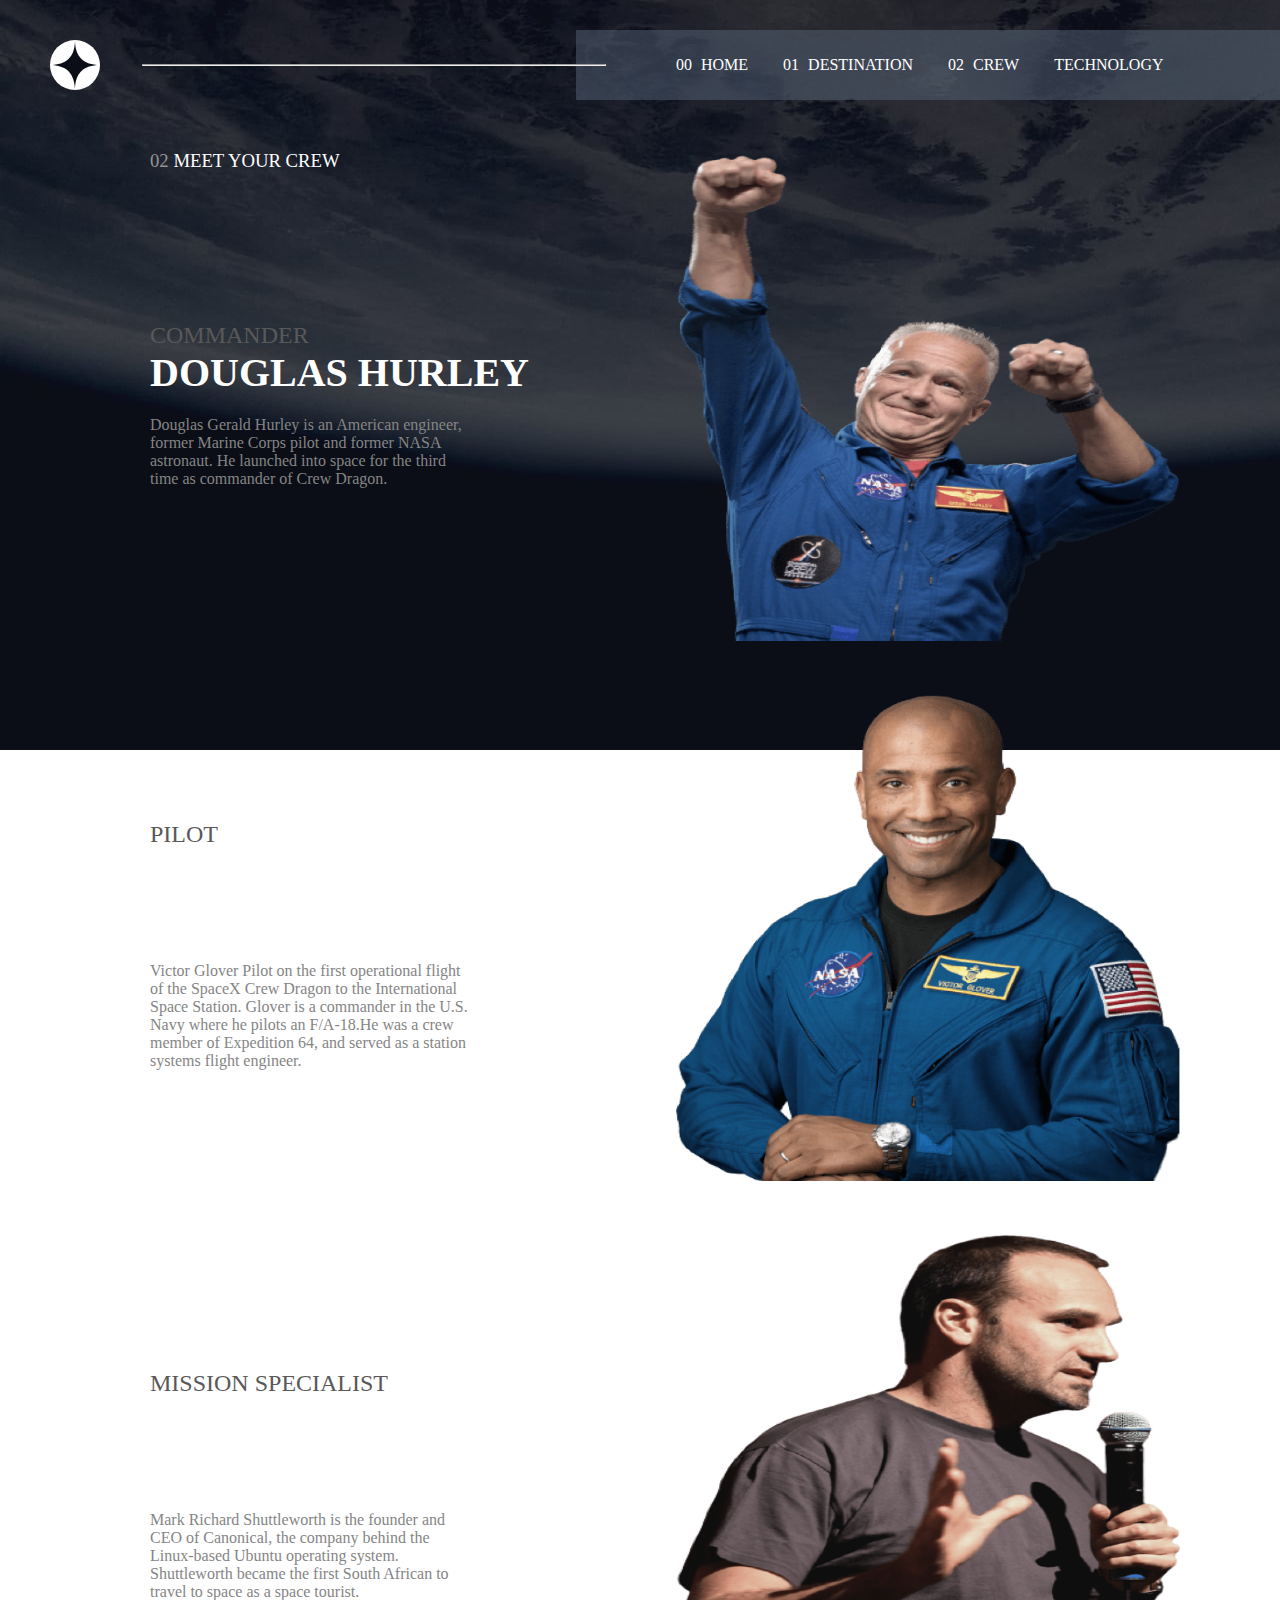
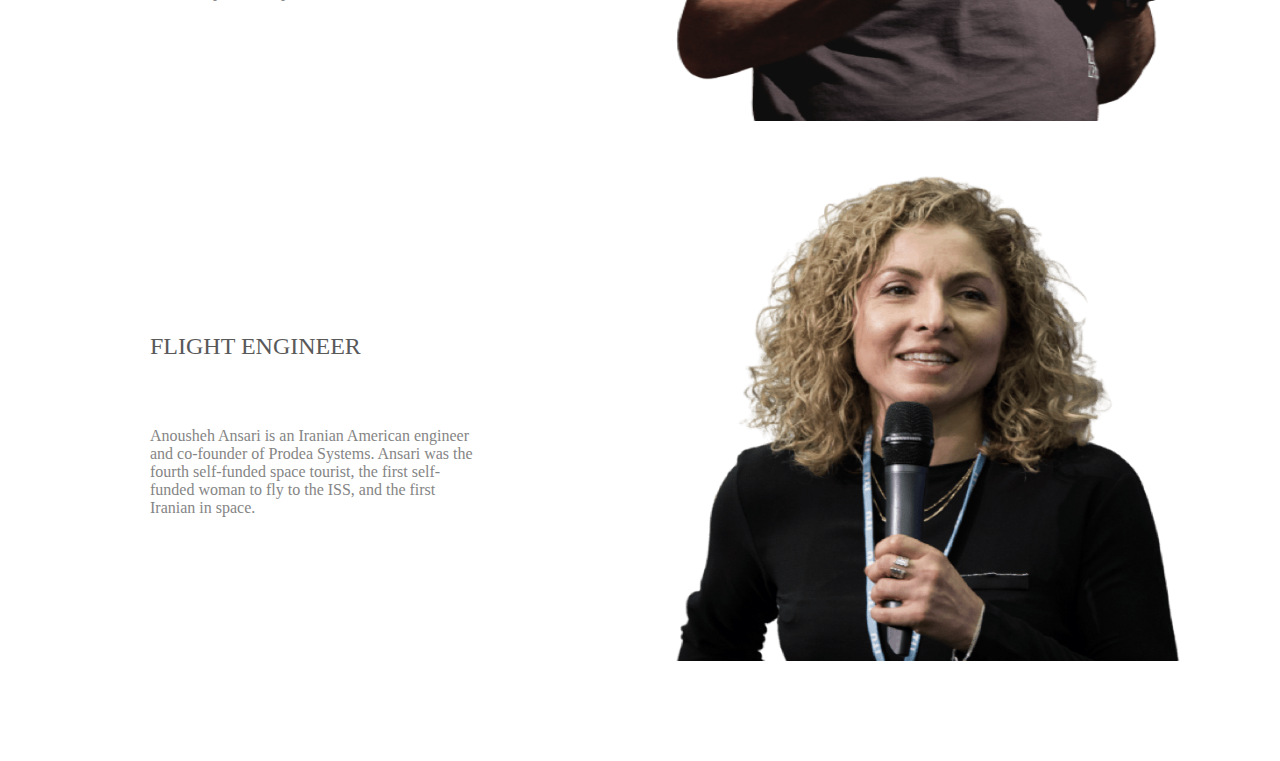
==== crew.html @ f32465d6 "SPace TOurism" ====
<html lang="en">

<head>
    <meta charset="UTF-8">
    <meta http-equiv="X-UA-Compatible" content="IE=edge">
    <meta name="viewport" content="width=device-width, initial-scale=1.0">
    <link href="https://cdn.jsdelivr.net/npm/bootstrap@5.1.3/dist/css/bootstrap.min.css" rel="stylesheet"
        integrity="sha384-1BmE4kWBq78iYhFldvKuhfTAU6auU8tT94WrHftjDbrCEXSU1oBoqyl2QvZ6jIW3" crossorigin="anonymous">
    <link rel="stylesheet" href="css/crew.css">
    <title>Space Tourism</title>
</head>

<body>

    <div class="home-container">
        <div class="nav-container">
            <div class="logo-container">
                <img src="images/logo.svg" alt="" class="logo">
                <hr class="menu-line" />
            </div>
            <div class="mobile-menu">
                <span><img src="images/icon-hamburger.svg" alt=""></span>
            </div>
            <div class="tablet-menu-container">
                <ul>
                    <li><a href="index.html">HOME</a></li>
                    <li><a href="destination.html">DESTINATION</a></li>
                    <li><a href="crew.html">CREW</a></li>
                    <li><a href="technology.html">TECHNOLOGY</a></li>
                </ul>
            </div>
            <div class="menu-container">
                <ul>
                    <li><a href="index.html">00 HOME</a></li>
                    <li><a href="destination.html">01 DESTINATION</a></li>
                    <li><a href="crew.html">02 CREW</a></li>
                    <li><a href="technology.html"> TECHNOLOGY</a></li>
                </ul>
            </div>
        </div>


        <div class="main-crew">
            <h3 class="crew-header">02 <b class="crew-header-crew">MEET YOUR CREW</b></h3>
            <div id="demo" class="carousel slide" data-bs-ride="carousel">
                <ol class="carousel-indicators">
                    <li data-bs-target="#demo" data-bs-slide-to="0"></li>
                    <li data-bs-target="#demo" data-bs-slide-to="1"></li>
                    <li data-bs-target="#demo" data-bs-slide-to="2"></li>
                    <li data-bs-target="#demo" data-bs-slide-to="3" class="active"></li>
                </ol>
                <!--Wrapper for slides-->
                <div class="carousel-inner">
                    
                    <div class="carousel-item">
                        <div class="crew-inner">
                            <div class="crew-text-inner">

                                <h5>Commander</h5>
                                <h1>Douglas Hurley</h1>

                                <p>Douglas Gerald Hurley is an American engineer, former Marine Corps pilot and former
                                    NASA astronaut.
                                    He launched into space for the third time as commander of Crew Dragon.
                                </p>
                            </div>

                            <div class="crew-image-inner">
                                <img src="images/image-douglas-hurley.png" alt="" class="crew-image">
                            </div>
                        </div>
                    </div>
                    <div class="carousel-item">
                        <div class="crew-inner">
                            <div class="crew-text-inner">

                                <h5>Pilot</h5>
                                <h1>Victor Glover Pilot</h1>

                                <p>Victor Glover Pilot on the first operational flight of the SpaceX Crew Dragon to the
                                    International Space Station.
                                    Glover is a commander in the U.S. Navy where he pilots an F/A-18.He was a crew
                                    member of Expedition 64,
                                    and served as a station systems flight engineer.
                                </p>
                            </div>

                            <div class="crew-image-inner">
                                <img src="images/image-victor-glover.png" width="auto" height="100%" alt="" class="crew-image">
                            </div>
                        </div>
                    </div>

                    <div class="carousel-item">
                        <div class="crew-inner">
                            <div class="crew-text-inner">

                                <h5>Mission Specialist</h5>
                                <h1>Mark Shuttleworth </h1>

                                <p>Mark Richard Shuttleworth is the founder and CEO of Canonical,
                                    the company behind the Linux-based Ubuntu operating system.
                                    Shuttleworth became the first South African to travel to space as a space tourist.
                                </p>
                            </div>

                            <div class="crew-image-inner">
                                <img src="images/image-mark-shuttleworth.png"alt="" class="crew-image">
                            </div>
                        </div>
                    </div>

                    <div class="carousel-item active">
                        <div class="crew-inner">
                            <div class="crew-text-inner">
                                <h5>FLIGHT ENGINEER</h5>
                                <h1>ANOUSHEH ANSARI</h1>

                                <p>Anousheh Ansari is an Iranian American engineer and co-founder of Prodea Systems.
                                    Ansari was the fourth self-funded space tourist, the first self-funded woman to fly
                                    to the ISS,
                                    and the first Iranian in space.
                                </p>
                            </div>

                            <div class="crew-image-inner">
                                <img src="images/image-anousheh-ansari.png" alt="" class="crew-image">
                            </div>
                        </div>
                    </div>
                </div>
            </div>
        </div>

    </div>


    <script src="https://cdn.jsdelivr.net/npm/@popperjs/core@2.10.2/dist/umd/popper.min.js"
        integrity="sha384-7+zCNj/IqJ95wo16oMtfsKbZ9ccEh31eOz1HGyDuCQ6wgnyJNSYdrPa03rtR1zdB" crossorigin="anonymous">
    </script>
    <script src="https://cdn.jsdelivr.net/npm/bootstrap@5.1.3/dist/js/bootstrap.min.js"
        integrity="sha384-QJHtvGhmr9XOIpI6YVutG+2QOK9T+ZnN4kzFN1RtK3zEFEIsxhlmWl5/YESvpZ13" crossorigin="anonymous">
    </script>
</body>

</html>
---- css/crew.css ----
*{
    margin: 0;
    box-sizing: border-box;
}


body{
    margin: 0;
}

  
.home-container{
    height: 100vh;
    background-image: url(../images/background-crew-desktop.jpg);
    background-size: cover;
    background-position-y: -150px;
    background-repeat: no-repeat;
    padding-top: 30px;
    padding-bottom: 50px;
}

.nav-container{
    display: flex;
    flex-direction: row;
    justify-content: space-between;
    height: 70px;
}
.logo{
    margin-right: auto;
    width: 50px;
}
.logo-container{
    padding: 10px;
    padding-left: 50px !important;
    width: 45%;
    display: flex;
    flex-direction: row;
    align-items: center;
    
}
.menu-line{
    width: 90%;
    height: 1%;
    margin-right: -40px;
    z-index: 12;
    color: white;
}
.menu-container{
    background-color: #54617586;
    height: 70px;
    padding: 10px;
    width: 55%;
    display: flex;
    padding-left: 50px;
}
.menu-container ul{
    display: flex;
    flex-direction: row;
    color: white;
    align-items: center;
    list-style: none;
    margin: 0;
}
.menu-container ul li{
    padding-right: 35px;
    display: flex;
    align-items: center;
    height: 70px;
    padding: 10px;
    margin-right: 15px;
    word-spacing: 5px;
}
.menu-container a{
    text-decoration: none;
    color: inherit;
}

.menu-container ul li:active{
    border-bottom: 1px solid white;
}
.home-content-container{
    margin-top: 80px;
    margin-bottom: 80px;
    height: 460px;
    display: flex;
}

.crew-inner{
    display: flex;
    flex-direction: row;
    height: 540px;
    align-items: center;
    justify-items: center;
}
.crew-text-inner{
    display: flex;
    flex-direction: column;
    width: 45%;
    padding-left: 150px;
    padding-top: 70px;
}
.crew-text-inner h5{
    font-size: 24px;
    color: rgb(89, 89, 89);
    text-transform: uppercase;
    font-weight: 400;
}
.crew-text-inner h1{
    font-family: philosopher;
    font-size: 40px;
    text-transform: uppercase;
    color: white;
    margin-bottom: 20px;
}
.crew-text-inner p{
    width: 76%;
    color: rgb(133, 133, 133);
    font-weight: 400;
}
.crew-image-inner{
    width: 55%;
    text-align: center;
    padding: 100px;
    vertical-align: bottom;
}
.crew-image{
    width: 100%;
    height: 90%;
    text-align: left;
    margin-top: 55px;
}
.carousel-indicators{
    position: absolute;
    right: 0;
    bottom: 10px;
    left: -60;
    display: flex;
    justify-content: left;
    list-style: none;
    padding-left: 0;
 }
.carousel-indicators li {
    border-radius: 100%;
    height: 12px !important;
    width: 12px !important;
    margin-right: 10px !important;
    
       
}
.main-crew{
    height: 540px;
}
.crew-header{
   padding-top: 50px;
   position: absolute;
   margin-left: 150px;
   color: rgb(148, 148, 148);
   font-weight: 400;
}
.crew-header-crew{
    color: white;
    font-weight: 500;
}

.mobile-menu{
    display: none;
}
.tablet-menu-container{
    display: none;
}


@media (max-width: 375px){
    .menu-container{
        display: none;
    }
    .menu-line{
        display: none;
    }
    .home-container{
        margin: 0px !important;
        height: 1000px;
        background-image: url(../images/background-crew-mobile.jpg);
        padding-top: 0;
        padding-left: 0;
        background-size: cover;
    }
    *{
        margin: 0 !important;
    }
    .crew-inner{
        transition: 0.3s ease-in-out;
        display: flex;
        flex-direction: column;
        height: 700px;
        align-items: center;
        justify-items: center;
    }
    .crew-text-inner{
        display: flex;
        flex-direction: column;
        width: 100%;
        padding: 30px;
        padding-top: 130px;

    }
    .crew-text-inner h5{
        padding-bottom: 10px;
        font-size: 15px;
        color: rgb(89, 89, 89);
        text-transform: uppercase;
        font-weight: 400;
    }
    .crew-text-inner h1{
        font-family: philosopher;
        font-size: 28px;
        text-transform: uppercase;
        color: white;
        margin-bottom: 20px;
    }
    .crew-text-inner p{
        width: 100%;
        color: rgb(133, 133, 133);
        font-weight: 400;
    }
    .crew-image-inner{
        padding-top: 0 !important;
        display: flex;
        width: 100%;
        align-items: center;
        justify-content: center;
    }
    .carousel-indicators{
        margin: 0;
        position: absolute;
        display: flex;
        justify-content: center;
        align-items: center;
        list-style: none;
     }
    .carousel-indicators li {
        align-self: center;
        display: flex;
        align-items: center;
        justify-content: center;
        margin-top: 15px !important;
        border-radius: 100%;
        height: 12px !important;
        width: 12px !important;
    }
    .main-crew{
        height: 540px;
    }
    .crew-header{
       padding-top: px;
       position: absolute;
       margin-left: 30px !important;
       color: rgb(148, 148, 148);
       font-weight: 400;
    }
    .crew-header-crew{
        color: white;
        font-weight: 500;
    }
    .logo{
        margin-right: auto;
        margin-top: 10px !important;
        margin-left: -20px !important;
        width: 45px;
    }
    .logo-container{
        width: 60%;
        display: flex;
        flex-direction: row;
        align-items: center;
        
    }
    .mobile-menu{
        display: block;
        display: flex;
        align-items: center;
        justify-content: right;
        padding-right: 20px;
        width: 40%;
        cursor: pointer;
    }
}


@media (min-width: 376px) and (max-width: 767px){
    .menu-container{
        display: none;
    }
    .menu-line{
        display: none;
    }
    .home-container{
        margin: 0px !important;
        height: 1000px;
        background-image: url(../images/background-crew-mobile.jpg);
        padding-top: 0;
        padding-left: 0;
        background-size: cover;
    }
    *{
        margin: 0 !important;
    }
    .crew-inner{
        transition: 0.3s ease-in-out;
        display: flex;
        flex-direction: column;
        height: 700px;
        align-items: center;
        justify-items: center;
    }
    .crew-text-inner{
        display: flex;
        flex-direction: column;
        width: 100%;
        padding: 30px;
        padding-top: 130px;

    }
    .crew-text-inner h5{
        padding-bottom: 10px;
        font-size: 15px;
        color: rgb(89, 89, 89);
        text-transform: uppercase;
        font-weight: 400;
    }
    .crew-text-inner h1{
        font-family: philosopher;
        font-size: 28px;
        text-transform: uppercase;
        color: white;
        margin-bottom: 20px;
    }
    .crew-text-inner p{
        width: 100%;
        color: rgb(133, 133, 133);
        font-weight: 400;
    }
    .crew-image-inner{
        padding-top: 0 !important;
        display: flex;
        width: 100%;
        align-items: center;
        justify-content: center;
    }
    .carousel-indicators{
        margin: 0;
        position: absolute;
        display: flex;
        justify-content: center;
        align-items: center;
        list-style: none;
     }
    .carousel-indicators li {
        align-self: center;
        display: flex;
        align-items: center;
        justify-content: center;
        margin-top: 15px !important;
        border-radius: 100%;
        height: 12px !important;
        width: 12px !important;
    }
    .main-crew{
        height: 540px;
    }
    .crew-header{
       padding-top: px;
       position: absolute;
       margin-left: 30px !important;
       color: rgb(148, 148, 148);
       font-weight: 400;
    }
    .crew-header-crew{
        color: white;
        font-weight: 500;
    }
    .logo{
        margin-right: auto;
        margin-top: 10px !important;
        margin-left: -20px !important;
        width: 45px;
    }
    .logo-container{
        width: 60%;
        display: flex;
        flex-direction: row;
        align-items: center;
        
    }
    .mobile-menu{
        display: block;
        display: flex;
        align-items: center;
        justify-content: right;
        padding-right: 20px;
        width: 40%;
        cursor: pointer;
    }
}

@media (min-width: 768px) and (max-width: 1024px){
    .menu-container{
        display: none;
    }
    .menu-line{
        display: none;
    }
    .tablet-menu-container{
        background-color: #54617586;
        height: 70px;
        padding: 30px !important;
        width: 65%;
        display: flex;
        padding-left: 0px !important;
    }
    .tablet-menu-container ul{
        margin: o;
        display: flex;
        flex-direction: row;
        color: white;
        align-items: center;
        list-style: none;
    }
    .tablet-menu-container ul li{
        padding-right: 30px;
        display: flex;
        align-items: center;
        height: 70px;
        padding: 10px;
        margin-right: 15px;
        word-spacing: 5px;
    }
    .tablet-menu-container a{
        text-decoration: none;
        color: inherit;
    }
    .home-container{
        margin: 0px !important;
        height: 1000px;
        background-image: url(../images/background-crew-tablet.jpg);
        padding-top: 0;
        padding-left: 0;
        background-size: cover;
    }
    *{
        margin: 0 !important;
    }
    .crew-inner{
        transition: 0.3s ease-in-out;
        display: flex;
        flex-direction: column-reverse;
        height: 720px;
        align-items: center;
        justify-items: center;
    }
    .crew-text-inner{
        display: flex;
        flex-direction: column;
        width: 100%;
        padding: 30px;
        padding-top: 20px;
        padding-bottom: 50px;

    }
    .crew-text-inner h5{
        padding-bottom: 10px;
        font-size: 15px;
        color: rgb(89, 89, 89);
        text-transform: uppercase;
        font-weight: 400;
    }
    .crew-text-inner h1{
        font-family: philosopher;
        font-size: 28px;
        text-transform: uppercase;
        color: white;
        margin-bottom: 20px;
    }
    .crew-text-inner p{
        width: 100%;
        color: rgb(133, 133, 133);
        font-weight: 400;
    }
    .crew-image-inner{
        display: flex;
        width: 100%;
        align-items: center;
        justify-content: center;
        vertical-align: middle;
        padding: 0 !important;
    }

    .crew-image{
        width: 35%;
        margin-top: 50px;
    }
    .carousel-indicators{
        margin: 0;
        position: absolute;
        display: flex;
        justify-content: center;
        align-items: center;
        list-style: none;
        padding-top: 20px;
     }
    .carousel-indicators li {
        align-self: center;
        display: flex;
        align-items: center;
        justify-content: center;
        margin-top: 0px !important;
        border-radius: 100%;
        height: 12px !important;
        width: 12px !important;
    }
    .main-crew{
        height: 500px;
    }
    .crew-header{
       padding-top: 30px;
       position: absolute;
       margin-left: 30px !important;
       color: rgb(148, 148, 148);
       font-weight: 400;
    }
    .crew-header-crew{
        color: white;
        font-weight: 500;
    }
    .logo{
        margin-right: auto;
        margin-top: 10px !important;
        margin-left: -20px !important;
        width: 45px;
    }
    .logo-container{
        width: 60%;
        display: flex;
        flex-direction: row;
        align-items: center;
        
    }
    .mobile-menu{
        display: none;
    }
}
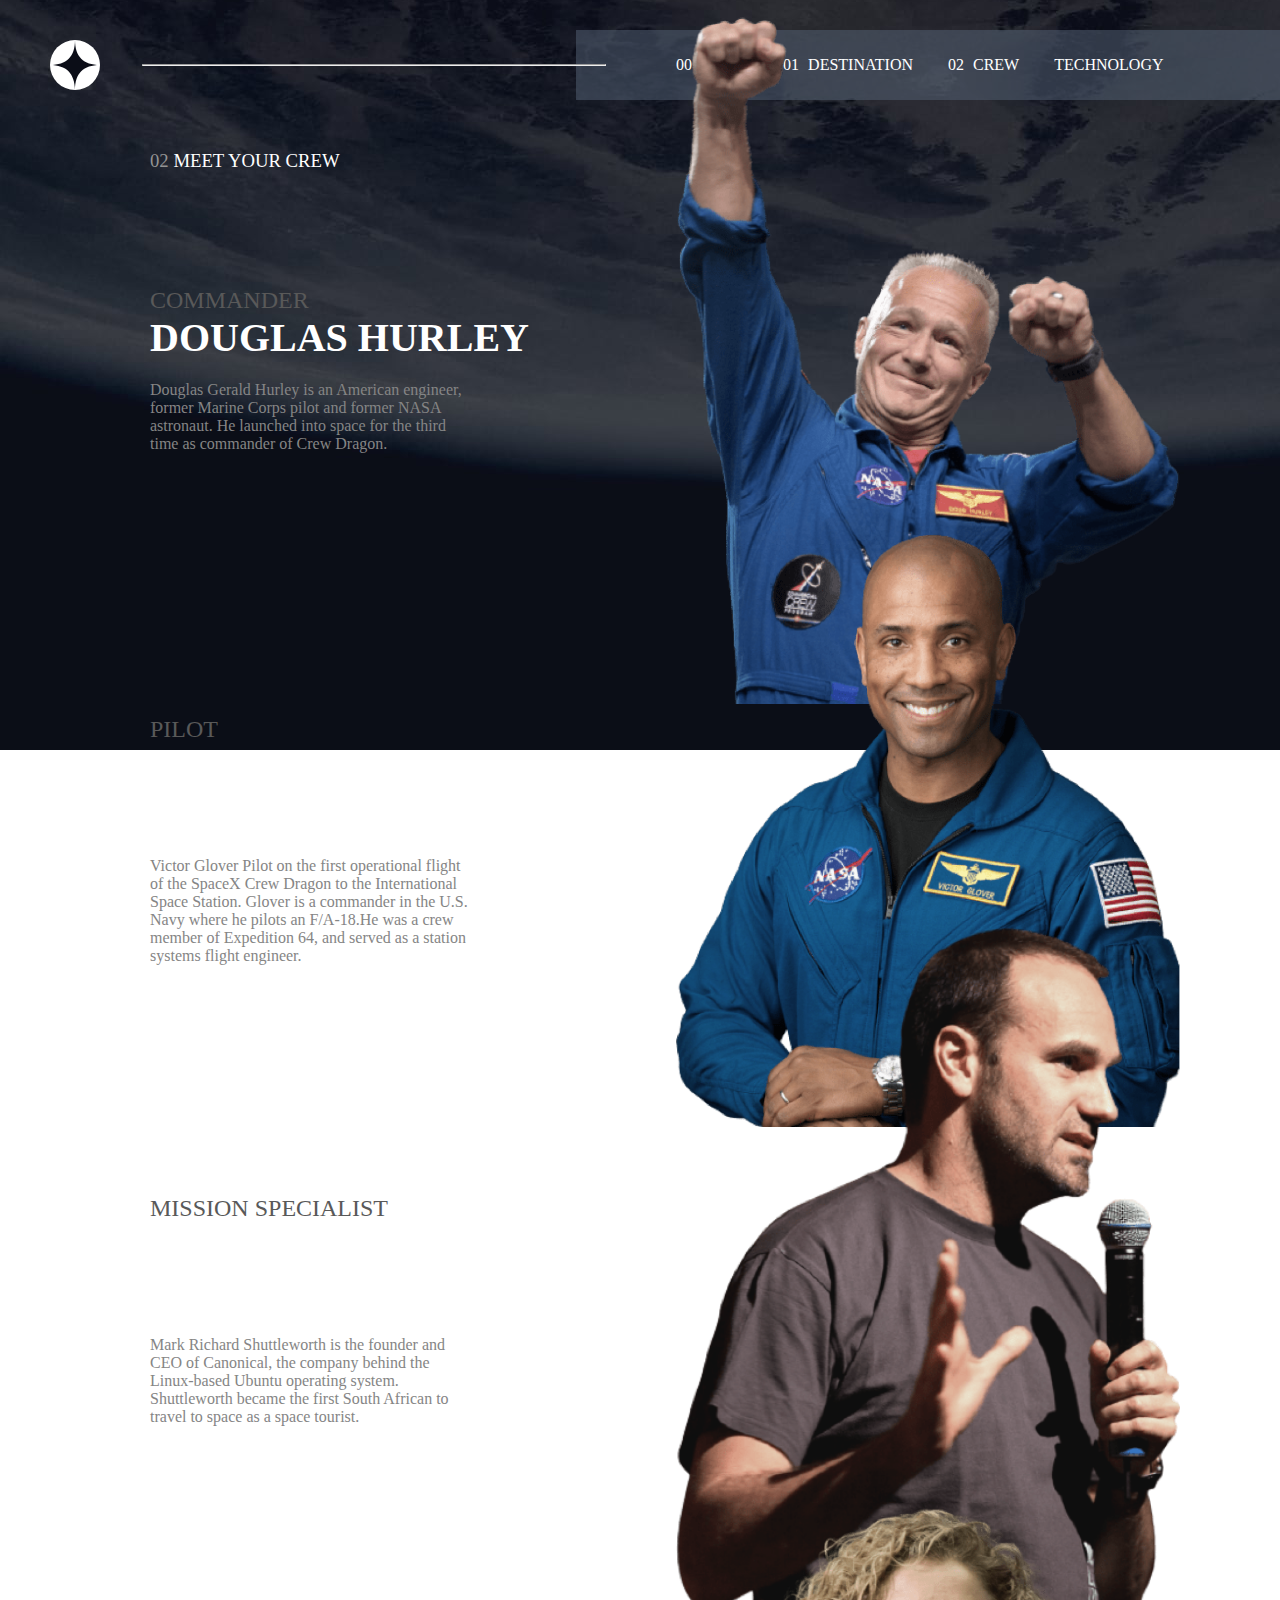
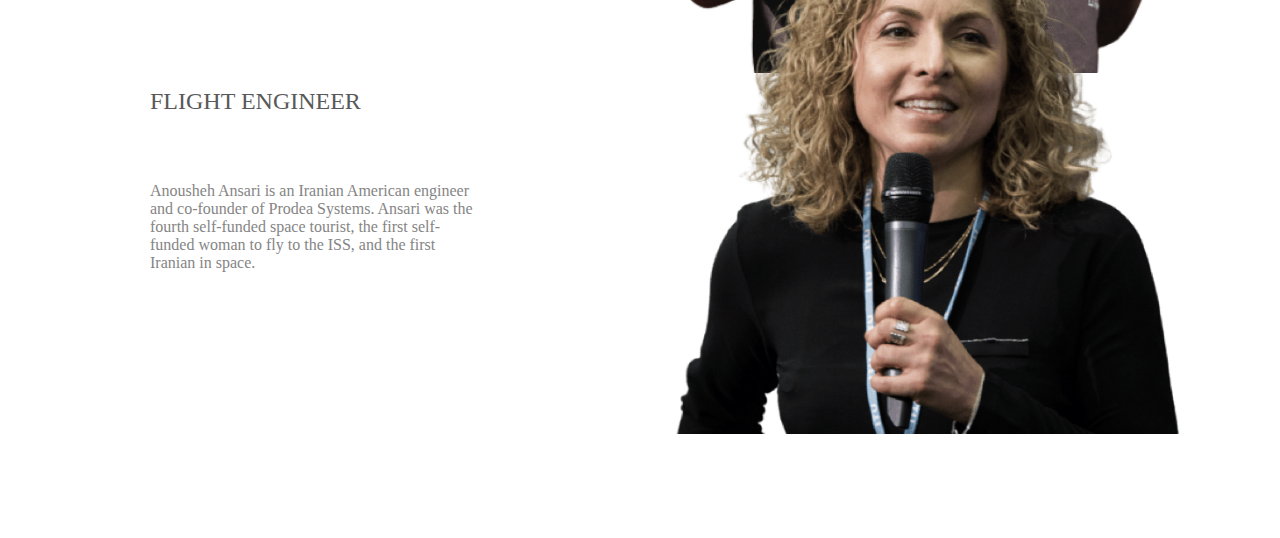
==== commit 724104d7: "final" ====
--- a/crew.html
+++ b/crew.html
@@ -1,3 +1,4 @@
+<!DOCTYPE html>
 <html lang="en">
 
 <head>
@@ -12,8 +13,8 @@
 
 <body>
 
-    <div class="home-container">
-        <div class="nav-container">
+    <section class="home-container">
+        <header class="nav-container">
             <div class="logo-container">
                 <img src="images/logo.svg" alt="" class="logo">
                 <hr class="menu-line" />
@@ -37,10 +38,10 @@
                     <li><a href="technology.html"> TECHNOLOGY</a></li>
                 </ul>
             </div>
-        </div>
+        </header>
 
 
-        <div class="main-crew">
+        <main class="main-crew">
             <h3 class="crew-header">02 <b class="crew-header-crew">MEET YOUR CREW</b></h3>
             <div id="demo" class="carousel slide" data-bs-ride="carousel">
                 <ol class="carousel-indicators">
@@ -51,7 +52,7 @@
                 </ol>
                 <!--Wrapper for slides-->
                 <div class="carousel-inner">
-                    
+
                     <div class="carousel-item">
                         <div class="crew-inner">
                             <div class="crew-text-inner">
@@ -86,7 +87,8 @@
                             </div>
 
                             <div class="crew-image-inner">
-                                <img src="images/image-victor-glover.png" width="auto" height="100%" alt="" class="crew-image">
+                                <img src="images/image-victor-glover.png" width="auto" height="100%" alt=""
+                                    class="crew-image">
                             </div>
                         </div>
                     </div>
@@ -105,7 +107,7 @@
                             </div>
 
                             <div class="crew-image-inner">
-                                <img src="images/image-mark-shuttleworth.png"alt="" class="crew-image">
+                                <img src="images/image-mark-shuttleworth.png" alt="" class="crew-image">
                             </div>
                         </div>
                     </div>
@@ -130,9 +132,9 @@
                     </div>
                 </div>
             </div>
-        </div>
+        </main>
 
-    </div>
+    </section>
 
 
     <script src="https://cdn.jsdelivr.net/npm/@popperjs/core@2.10.2/dist/umd/popper.min.js"
--- a/css/crew.css
+++ b/css/crew.css
@@ -78,17 +78,12 @@
 .menu-container ul li:active{
     border-bottom: 1px solid white;
 }
-.home-content-container{
-    margin-top: 80px;
-    margin-bottom: 80px;
-    height: 460px;
-    display: flex;
-}
+    
 
 .crew-inner{
     display: flex;
     flex-direction: row;
-    height: 540px;
+    height: 470px;
     align-items: center;
     justify-items: center;
 }
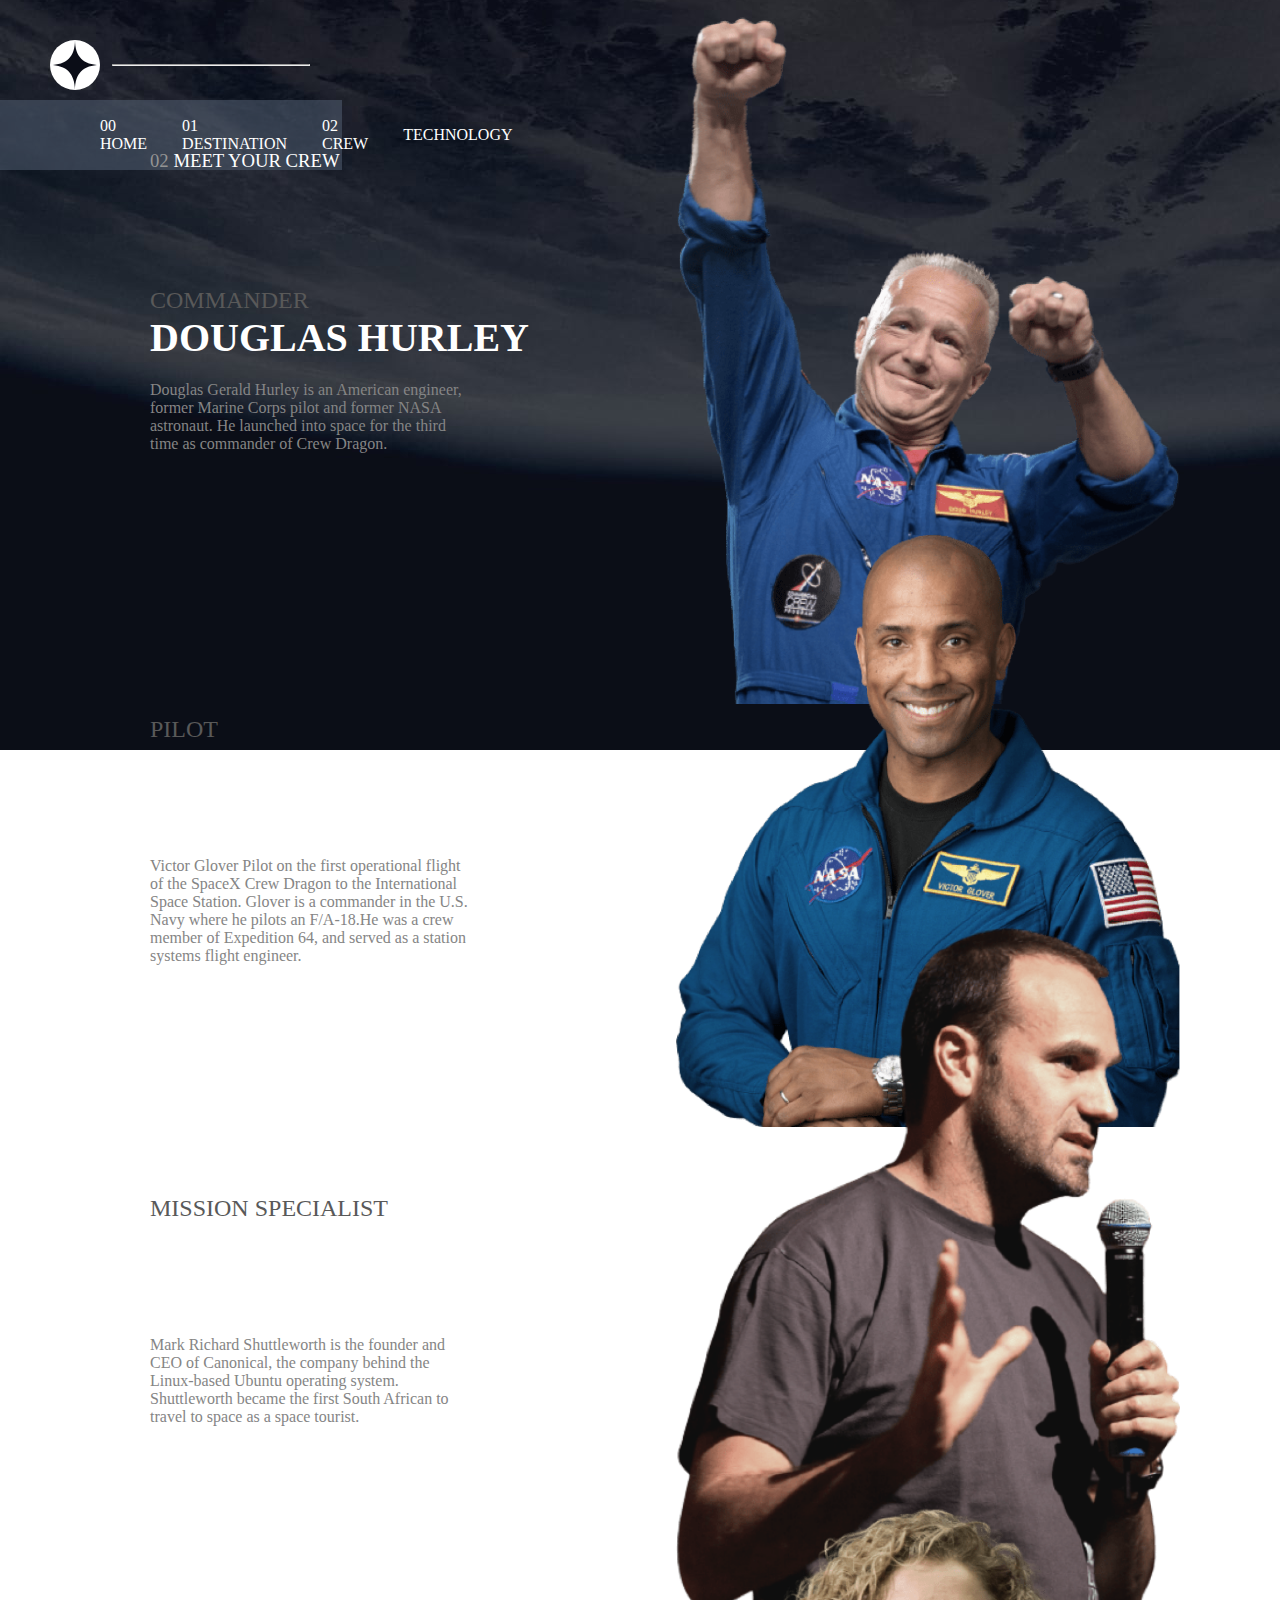
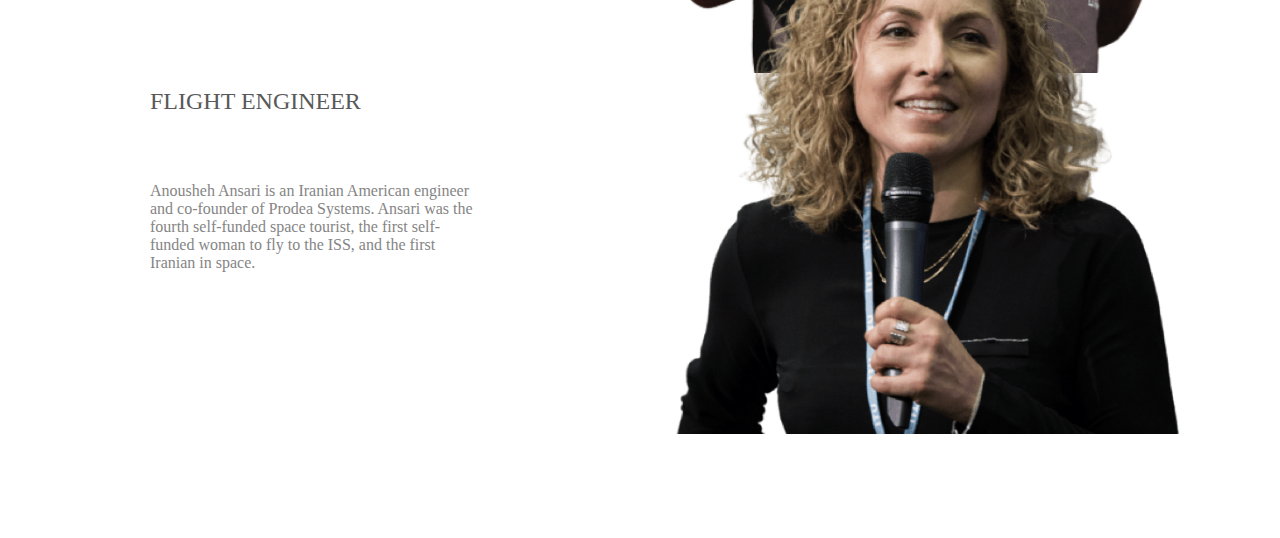
==== commit fe21bf46: "final" ====
--- a/crew.html
+++ b/crew.html
@@ -13,31 +13,33 @@
 
 <body>
 
-    <section class="home-container">
+    <div class="home-container">
         <header class="nav-container">
-            <div class="logo-container">
-                <img src="images/logo.svg" alt="" class="logo">
-                <hr class="menu-line" />
-            </div>
-            <div class="mobile-menu">
-                <span><img src="images/icon-hamburger.svg" alt=""></span>
-            </div>
-            <div class="tablet-menu-container">
-                <ul>
-                    <li><a href="index.html">HOME</a></li>
-                    <li><a href="destination.html">DESTINATION</a></li>
-                    <li><a href="crew.html">CREW</a></li>
-                    <li><a href="technology.html">TECHNOLOGY</a></li>
-                </ul>
-            </div>
-            <div class="menu-container">
-                <ul>
-                    <li><a href="index.html">00 HOME</a></li>
-                    <li><a href="destination.html">01 DESTINATION</a></li>
-                    <li><a href="crew.html">02 CREW</a></li>
-                    <li><a href="technology.html"> TECHNOLOGY</a></li>
-                </ul>
-            </div>
+            <section>
+                <div class="logo-container">
+                    <img src="images/logo.svg" alt="" class="logo">
+                    <hr class="menu-line" />
+                </div>
+                <div class="mobile-menu">
+                    <span><img src="images/icon-hamburger.svg" alt=""></span>
+                </div>
+                <div class="tablet-menu-container">
+                    <ul>
+                        <li><a href="index.html">HOME</a></li>
+                        <li><a href="destination.html">DESTINATION</a></li>
+                        <li><a href="crew.html">CREW</a></li>
+                        <li><a href="technology.html">TECHNOLOGY</a></li>
+                    </ul>
+                </div>
+                <div class="menu-container">
+                    <ul>
+                        <li><a href="index.html">00 HOME</a></li>
+                        <li><a href="destination.html">01 DESTINATION</a></li>
+                        <li><a href="crew.html">02 CREW</a></li>
+                        <li><a href="technology.html"> TECHNOLOGY</a></li>
+                    </ul>
+                </div>
+            </section>
         </header>
 
 
@@ -134,7 +136,7 @@
             </div>
         </main>
 
-    </section>
+    </div>
 
 
     <script src="https://cdn.jsdelivr.net/npm/@popperjs/core@2.10.2/dist/umd/popper.min.js"
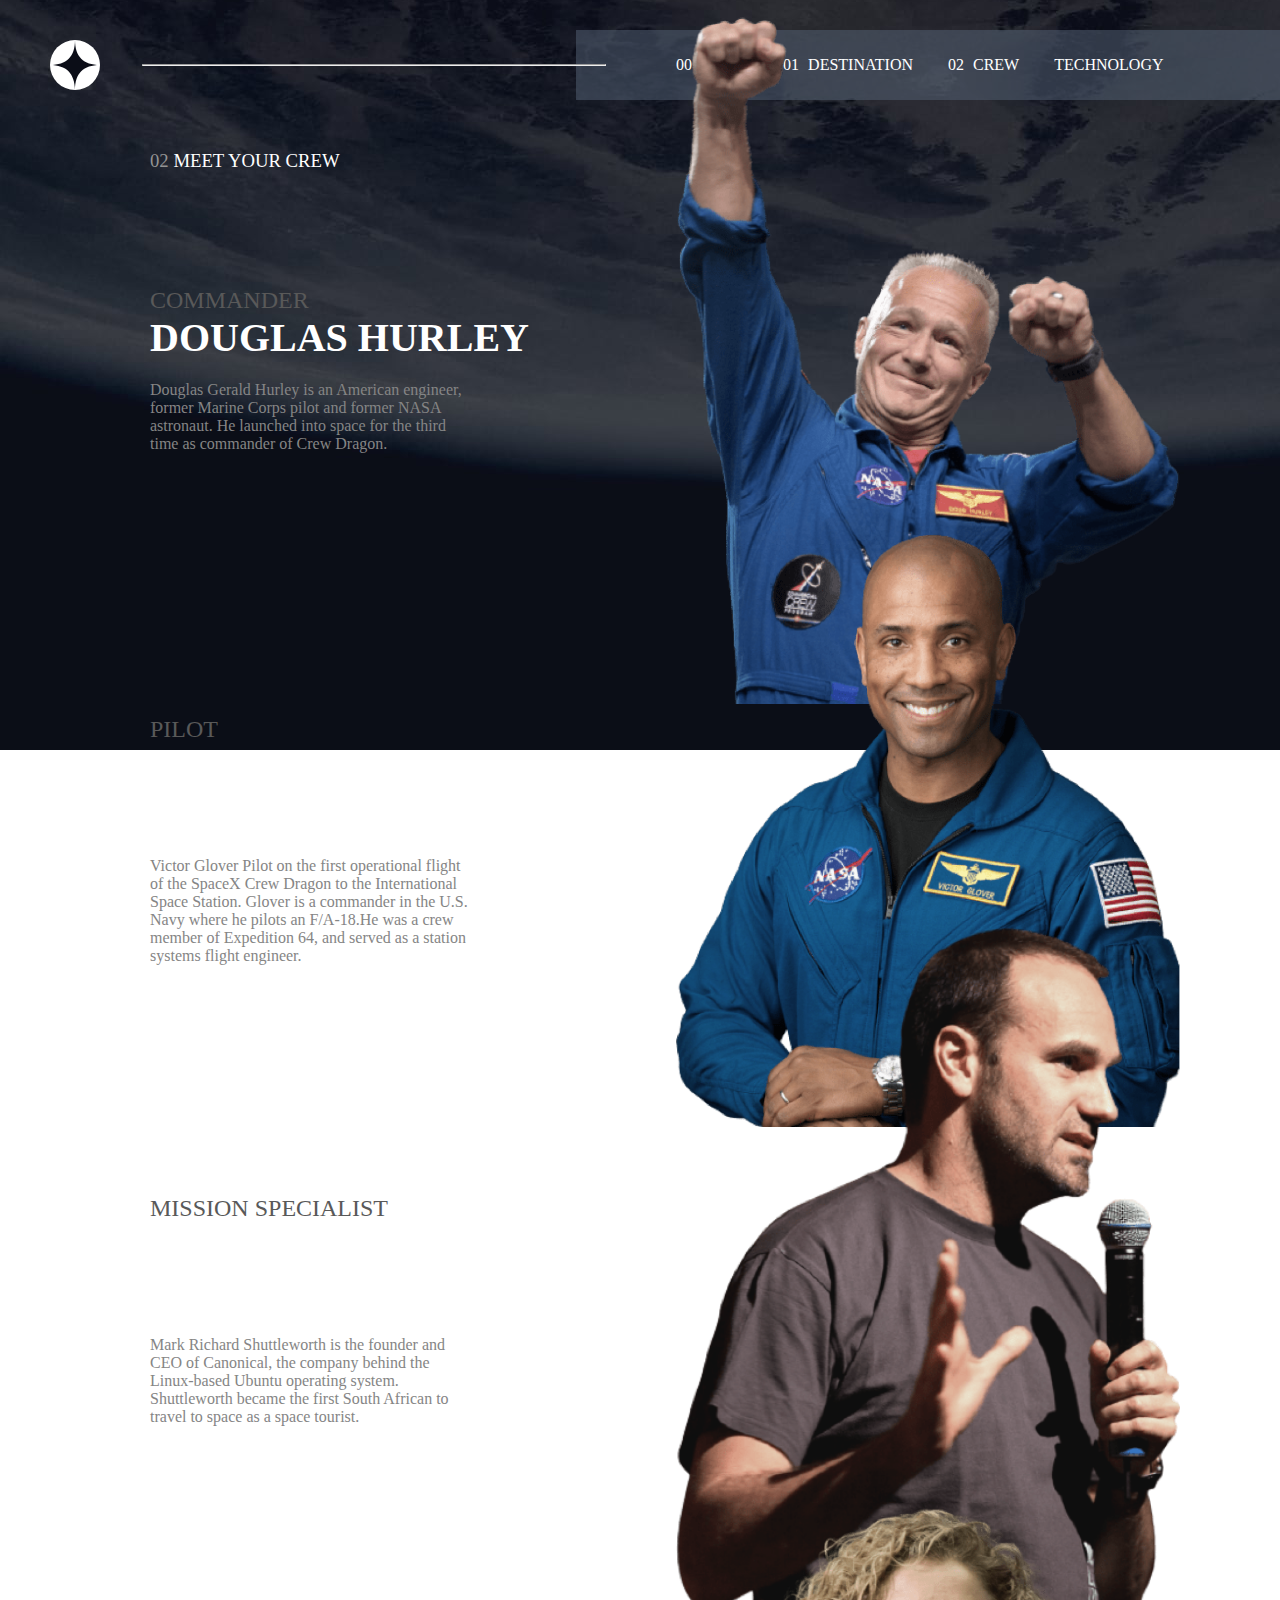
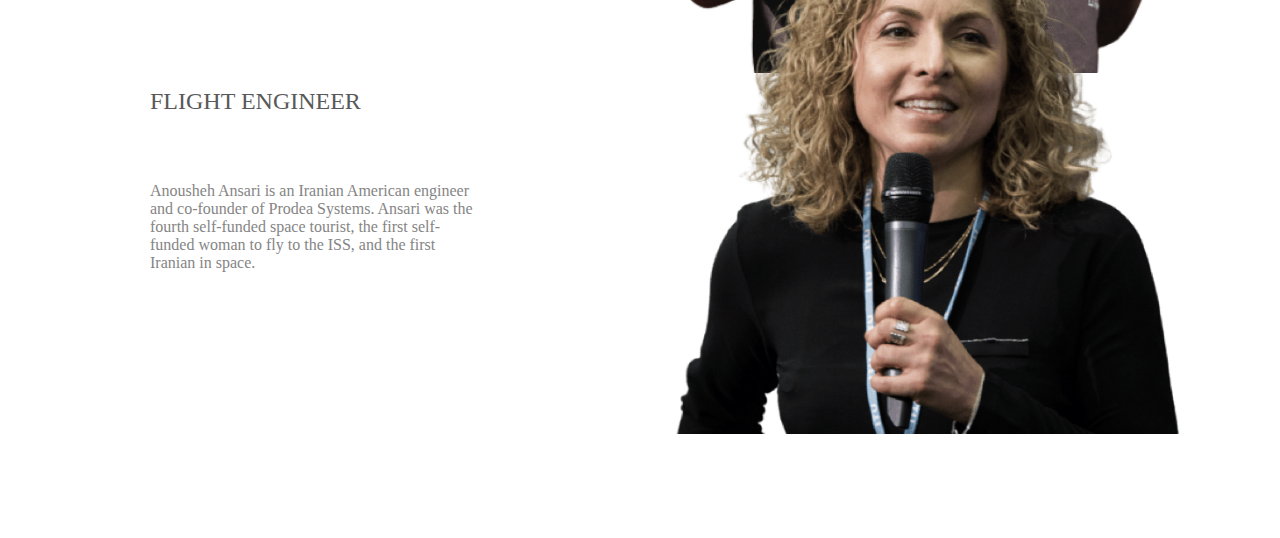
==== commit 439ae706: "nav" ====
--- a/crew.html
+++ b/crew.html
@@ -15,7 +15,7 @@
 
     <div class="home-container">
         <header class="nav-container">
-            <section>
+            
                 <div class="logo-container">
                     <img src="images/logo.svg" alt="" class="logo">
                     <hr class="menu-line" />
@@ -23,23 +23,23 @@
                 <div class="mobile-menu">
                     <span><img src="images/icon-hamburger.svg" alt=""></span>
                 </div>
-                <div class="tablet-menu-container">
+                <nav class="tablet-menu-container">
                     <ul>
                         <li><a href="index.html">HOME</a></li>
                         <li><a href="destination.html">DESTINATION</a></li>
                         <li><a href="crew.html">CREW</a></li>
                         <li><a href="technology.html">TECHNOLOGY</a></li>
                     </ul>
-                </div>
-                <div class="menu-container">
+                </nav>
+                <nav class="menu-container">
                     <ul>
                         <li><a href="index.html">00 HOME</a></li>
                         <li><a href="destination.html">01 DESTINATION</a></li>
                         <li><a href="crew.html">02 CREW</a></li>
                         <li><a href="technology.html"> TECHNOLOGY</a></li>
                     </ul>
-                </div>
-            </section>
+                </nav>
+            
         </header>
 
 
